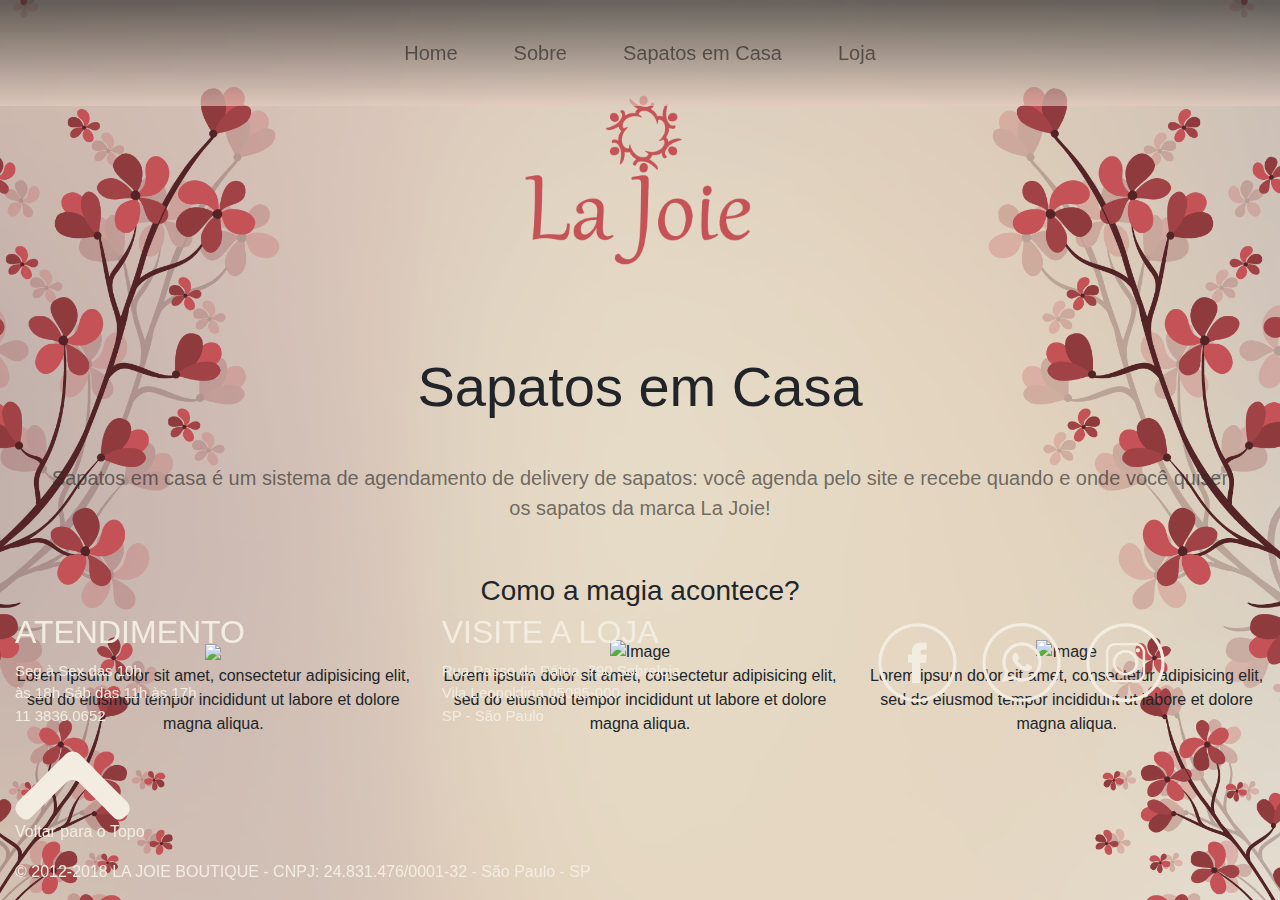
==== sapatosemcasa.html @ 54c11742 "Alteração da pagina sobre com alteração no style" ====
<!DOCTYPE html>
<html>
<head>
        <meta charset="utf-8" />
        <meta http-equiv="X-UA-Compatible" content="IE=edge">
        <title>La Joie Boutique</title>
        <link rel="shortcut icon" href="imgs/icon1.png">
        <meta name="viewport" content="width=device-width, initial-scale=1">
        <link href="https://fonts.googleapis.com/css?family=Roboto:300,400,400i,700" rel="stylesheet">
        <link rel="stylesheet" href="https://maxcdn.bootstrapcdn.com/bootstrap/4.1.0/css/bootstrap.min.css">
        <link rel="stylesheet" href="css/style.css" />
        <script src="https://ajax.googleapis.com/ajax/libs/jquery/3.3.1/jquery.min.js"></script>
        
</head>

<body>

<nav class="navbar navbar-expand-lg navbar-light bg-transparent fixed-top">
        <div class="container">
                
            <button style="margin: 0 auto;" class="navbar-toggler" type="button" data-toggle="collapse" data-target="#navr" aria-label="Toggle navigation">
            <span class="navbar-toggler-icon"></span>
            </button>
    
            <div class="collapse navbar-collapse" id="navr">
                <ul class="navbar-nav mx-auto">
                    <li class="nav-item"><a class="nav-link" href="index.html">Home   </a></li>
                    <li class="nav-item"><a class="nav-link" href="sobre.html">Sobre  </a></li>
                    <li class="nav-item"><a class="nav-link" href="sapatosemcasa.html">Sapatos em Casa  </a></li>
                    <li class="nav-item"><a class="nav-link" href="https://www.lajoieboutique.com.br/">Loja </a></li>
                </ul>
            </div>
        </div>
</nav>
                    
 <header class="brand-logo"><img class="logo" src="imgs/logo1.png" alt=""></header> 


 <section>

    <div class="container-fluid bg-1 text-center" style="background-image:url(img/shoes.jpg)">
        <h3 class="display-4">Sapatos em Casa</h3>
        
        <!-- <img src="#.jpg" class="img-responsive img-circle margin" style="display:inline" alt="Sapatos em Casa" width="350" height="350"> -->
        <p class="lead" id="shoes">Sapatos em casa é um sistema de agendamento de delivery de sapatos: você agenda pelo site e recebe quando e onde
            você quiser os sapatos da marca La Joie!</p>
    </div>



    <div class="container-fluid bg-2 text-center">
        <h3 class="margin">Como a magia acontece?</h3>
        <br>
        <div class="row">
            <div class="col-sm-4">

                <img src="img/merece.png" class="img-responsive margin" style="width:50%">
                <p>Lorem ipsum dolor sit amet, consectetur adipisicing elit, sed do eiusmod tempor incididunt ut labore et dolore
                    magna aliqua.</p>
            </div>
            <div class="col-sm-4">

                <img src="img/merece.png" class="img-responsive margin" style="width:50%" alt="Image">
                <p>Lorem ipsum dolor sit amet, consectetur adipisicing elit, sed do eiusmod tempor incididunt ut labore et dolore
                    magna aliqua.</p>
            </div>
            <div class="col-sm-4">

                <img src="img/merece.png" class="img-responsive margin" style="width:50%" alt="Image">
                <p>Lorem ipsum dolor sit amet, consectetur adipisicing elit, sed do eiusmod tempor incididunt ut labore et dolore
                    magna aliqua.</p>
            </div>
        </div>
    </div>

 </section>

    



<footer class="container-fluid col-12 fixed-bottom">


    <div class="row">
    <div class="col-md-4 col-12 my-2 text-align-center">
                <h2>ATENDIMENTO</h2>
                <p class="pfooter">  Seg à Sex das 10h <br>
                    às 18h Sáb das 11h às 17h <br>
                    11 3836.0652
                </p>
            </div>


            <div class="col-md-4 col-12 my-2 text-align-center">
                <h2>VISITE A LOJA</h2>
                <p class="pfooter"> Rua Passo da Pátria, 790 Sobreloja <br>
                    Vila Leopoldina 05085-000 <br>
                    SP - São Paulo
                </p>
            </div>



            <div class="col-md-4 col-12 my-2 text-align-center">
                <a href="https://www.facebook.com/lajoieboutique">
                    <img class="social-icon" src="imgs/face.png">
                </a>

                <a href="https://api.whatsapp.com/send?phone=5511998805646&text=A%20La%20Joie%20agradece%20o%20seu%20contato!">
                    <img class="social-icon" src="imgs/whatts.png">
                </a>

                <a href="https://www.instagram.com/lajoieboutique/">
                    <img class="social-icon" src="imgs/insta.png">
                </a>
            </div>

        </div>

    

    
    <div class="scroll outline">
        <img src="imgs/seta1.png">
        <p class="scroll">Voltar para o Topo</p>
    </div>

    <div class="container-fluid col-12">
        <div class="row mb-0 mt-0">
            <div class="footer2">
                <p class="creditos">© 2012-2018 LA JOIE BOUTIQUE - CNPJ: 24.831.476/0001-32 - São Paulo - SP</p>
            </div>
        </div>
    </div>

</footer>



<script src="js/script.js"></script>
    
    
</body>
</html>
---- css/style.css ----
*{
    font-family: 'Dosis', sans-serif;
}

html,
body {
    width: 100%;
    height: 100%;
    
}



body { 
    /* The image used */
    background-image: url("../imgs/background.png");

    /* Set a specific height */
    height: 500px; 

    /* Create the parallax scrolling effect */
    background-attachment: fixed;
    background-position: center;
    background-repeat: no-repeat;
    background-size: cover;
}

.navbar-nav li a:hover {
    color:#dc5258 !important;
}

.navbar-nav li a:hover {
    color:#dc5258 !important;
}

.navbar{
    padding: 30px;
    border-width: 0px;
    -webkit-box-shadow: 0px 0px;
    box-shadow: 0px 0px;
    background-color: rgba(0,0,0,0.0);
    background-image: -webkit-gradient(linear, 50.00% 0.00%, 50.00% 100.00%, color-stop( 0% , rgba(0,0,0,0.00)),color-stop( 100% , rgba(0,0,0,0.00)));
    background-image: -webkit-linear-gradient(270deg,rgba(0,0,0,0.00) 0%,rgba(0,0,0,0.00) 100%);
    background-image: linear-gradient(180deg,rgba(0,0,0,0.00) 0%,rgba(0,0,0,0.00) 100%);
    background: rgba(42,42,40,0.65);
    background: -moz-linear-gradient(top, rgba(42,42,40,0.65) 0%, rgba(42,42,40,0.65) 2%, rgba(226,203,191,0.63) 99%, rgba(228,205,193,0.63) 100%);
    background: -webkit-gradient(left top, left bottom, color-stop(0%, rgba(42,42,40,0.65)), color-stop(2%, rgba(42,42,40,0.65)), color-stop(99%, rgba(226,203,191,0.63)), color-stop(100%, rgba(228,205,193,0.63)));
    background: -webkit-linear-gradient(top, rgba(42,42,40,0.65) 0%, rgba(42,42,40,0.65) 2%, rgba(226,203,191,0.63) 99%, rgba(228,205,193,0.63) 100%);
    background: -o-linear-gradient(top, rgba(42,42,40,0.65) 0%, rgba(42,42,40,0.65) 2%, rgba(226,203,191,0.63) 99%, rgba(228,205,193,0.63) 100%);
    background: -ms-linear-gradient(top, rgba(42,42,40,0.65) 0%, rgba(42,42,40,0.65) 2%, rgba(226,203,191,0.63) 99%, rgba(228,205,193,0.63) 100%);
    background: linear-gradient(to bottom, rgba(42,42,40,0.65) 0%, rgba(42,42,40,0.65) 2%, rgba(226,203,191,0.63) 99%, rgba(228,205,193,0.63) 100%);
    filter: progid:DXImageTransform.Microsoft.gradient( startColorstr='#2a2a28', endColorstr='#e4cdc1', GradientType=0 );

}

li{
    font-family: 'Dosis';
    font-size: 20px;
    font-weight: 600;
    box-sizing: border-box;
    margin: 0 20px;
    color: rgba(4, 4, 4, 1);
}
li{
    font-family: 'Dosis';
    font-size: 20px;
    font-weight: 500;
    box-sizing: border-box;
    margin: 0 20px;
}

header {
    text-align: center;
}

.logo{
    width: 20%;
    margin: 80px 0 70px 0;
}
/* Começo da estilização do SOBRE */
.sobre {
    margin-top: 100px;
}

.sobremarca {
    display: flex;
    margin: 0 auto;
    max-width: 600px;
}

.responsivo  img {
    margin-top: 15px;
}

.marca {
    margin-left: 30px;
}

.history {
    display: flex;
    max-width: 600px;
    margin: 0 auto;
}

.history img {
    height: 474px;
}

.sobrehistory {
    display: flex;
    flex-direction: column;
    justify-content: center;
    width: 485px;
    margin-left: 15px;
}

@media (max-width: 768px){

}

@media (max-width: 320px){
    .responsivo {
        text-align: center;
    }
    
    
    .sobremarca{
    display: block;
    }

    .marca {
        text-align: center;
    }

    .history{
        flex-direction: column;
    }

    .history img {
        width: 50%;
        height: 50%;
        margin: 0 auto;
    }

    .sobrehistory{
    display: block;
    width: auto;
    text-align: center;
    }
}
 /* FINAL ESTILIZAÇÂO DO SOBRE */

.lead {
    font-size: 1.25rem;
    font-weight: 400;
    padding: 35px;
    color: rgba(42, 42, 40, 0.652);
}


 footer {
    color:rgba(243, 236, 224, 1);
}

footer h3 {
    margin-bottom: 30px;
    font-family: "Dosis";
    font-size: 30px;
    font-weight: 800;

}

.pfooter{
    font-size: 15px;
    font-weight: 100;

}

footer .footer-above {
    padding-top: 50px;
    background-color: rgba(42, 42, 40, 1);
}

footer .footer-col {
    margin-bottom: 50px;
}

footer .social-icon {
    width: 25%;
    padding: 10px;
}

footer .footer-below {
    font-family: "Dosis";
    font-size: 15px;
    font-weight: 100;
    padding: 15px 0px;
    background-color: rgba(220, 82, 88, 1);
}
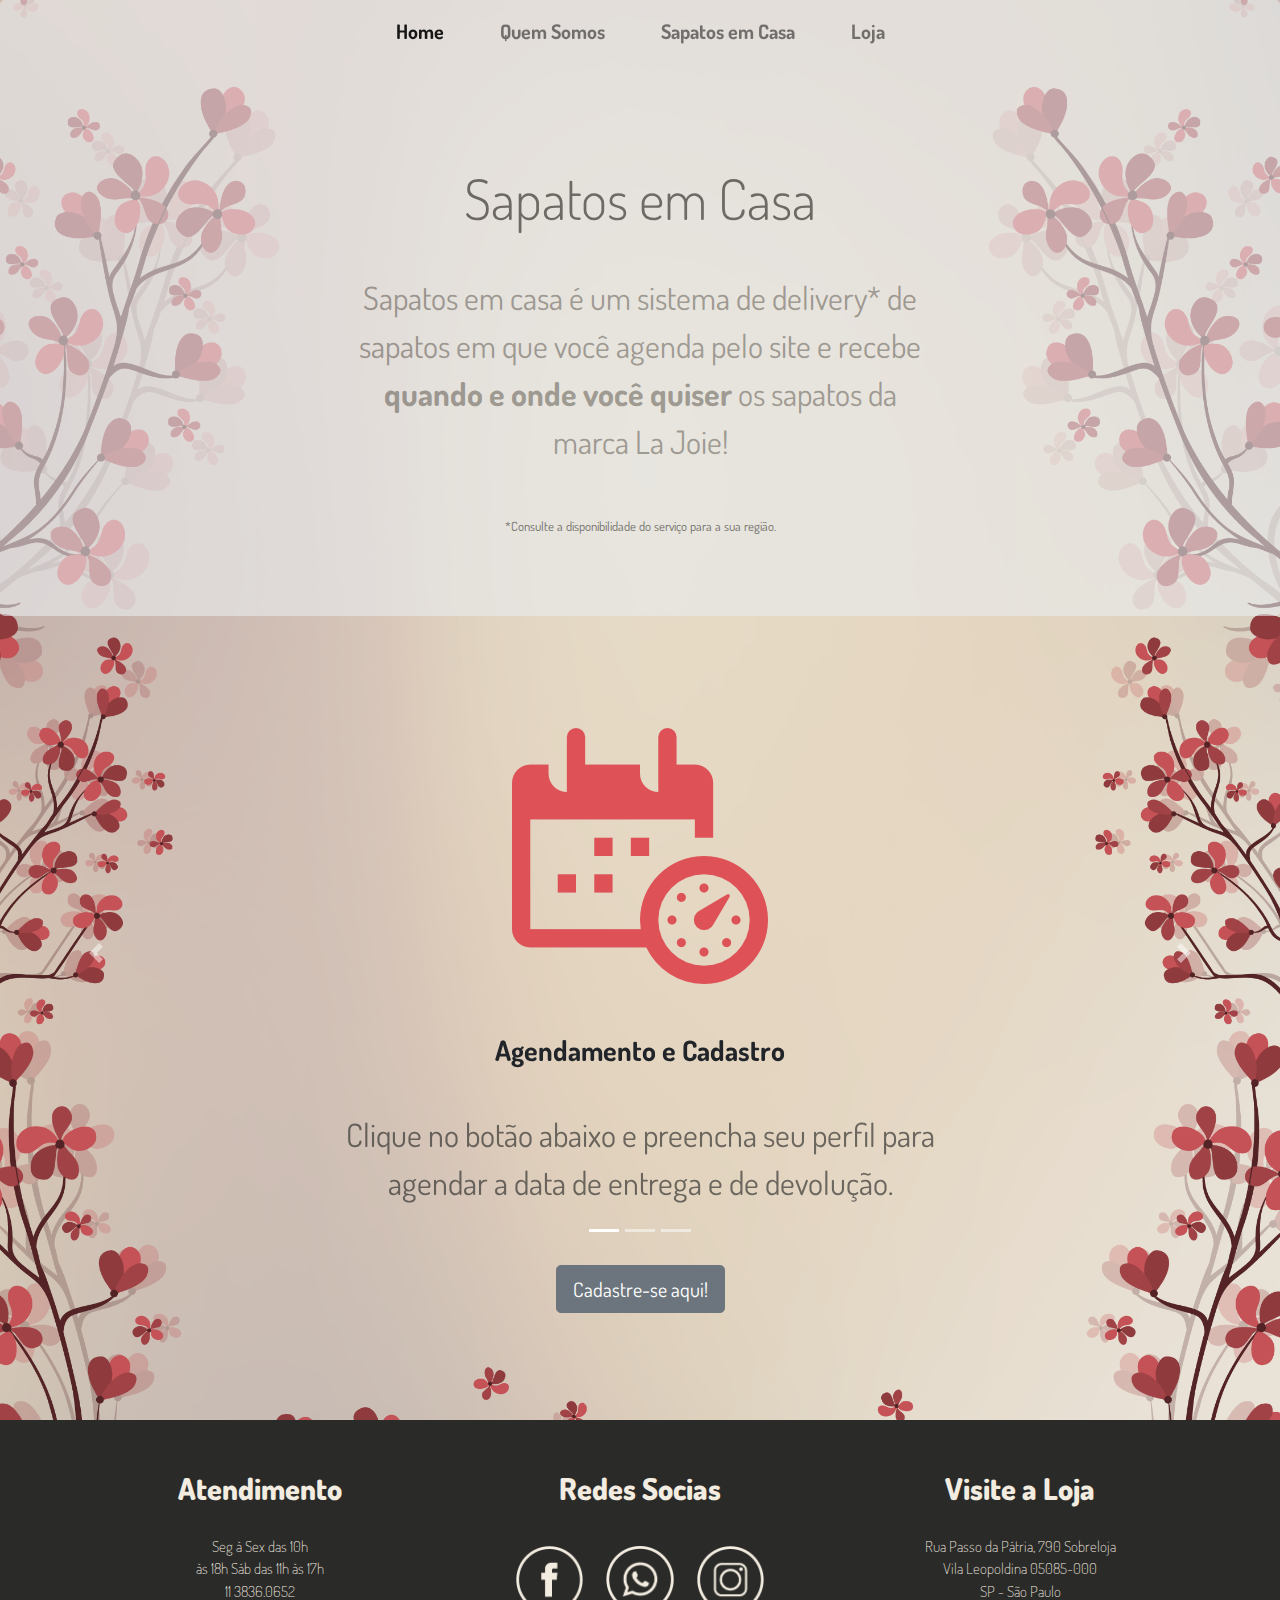
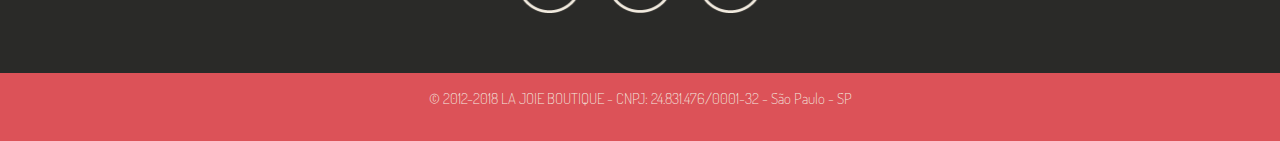
==== commit 61512748: "Primeiro commit do sapatos em casa e imagens relacionadas" ====
--- a/sapatosemcasa.html
+++ b/sapatosemcasa.html
@@ -1,145 +1,162 @@
 <!DOCTYPE html>
 <html>
+
 <head>
-        <meta charset="utf-8" />
-        <meta http-equiv="X-UA-Compatible" content="IE=edge">
-        <title>La Joie Boutique</title>
-        <link rel="shortcut icon" href="imgs/icon1.png">
-        <meta name="viewport" content="width=device-width, initial-scale=1">
-        <link href="https://fonts.googleapis.com/css?family=Roboto:300,400,400i,700" rel="stylesheet">
-        <link rel="stylesheet" href="https://maxcdn.bootstrapcdn.com/bootstrap/4.1.0/css/bootstrap.min.css">
-        <link rel="stylesheet" href="css/style.css" />
-        <script src="https://ajax.googleapis.com/ajax/libs/jquery/3.3.1/jquery.min.js"></script>
-        
+    <meta charset="utf-8" />
+    <meta http-equiv="X-UA-Compatible" content="IE=edge">
+    <title>La Joie Boutique</title>
+    <link rel="shortcut icon" href="imgs/icon1.png">
+    <meta name="viewport" content="width=device-width, initial-scale=1">
+    <link href="https://fonts.googleapis.com/css?family=Dosis:300,400,500,700,800" rel="stylesheet">
+    <link rel="stylesheet" href="https://maxcdn.bootstrapcdn.com/bootstrap/4.1.0/css/bootstrap.min.css">
+    <link rel="stylesheet" href="css/style.css" />
+    <script src="https://ajax.googleapis.com/ajax/libs/jquery/3.2.1/jquery.min.js"></script>
+    <script src="https://maxcdn.bootstrapcdn.com/bootstrap/4.1.0/js/bootstrap.min.js"></script>
 </head>
 
 <body>
 
-<nav class="navbar navbar-expand-lg navbar-light bg-transparent fixed-top">
+    <nav class="navbar navbar-expand-lg navbar-light bg-transparent fixed-top">
         <div class="container">
-                
+
             <button style="margin: 0 auto;" class="navbar-toggler" type="button" data-toggle="collapse" data-target="#navr" aria-label="Toggle navigation">
-            <span class="navbar-toggler-icon"></span>
+                <span class="navbar-toggler-icon"></span>
             </button>
-    
+
             <div class="collapse navbar-collapse" id="navr">
                 <ul class="navbar-nav mx-auto">
-                    <li class="nav-item"><a class="nav-link" href="index.html">Home   </a></li>
-                    <li class="nav-item"><a class="nav-link" href="sobre.html">Sobre  </a></li>
-                    <li class="nav-item"><a class="nav-link" href="sapatosemcasa.html">Sapatos em Casa  </a></li>
-                    <li class="nav-item"><a class="nav-link" href="https://www.lajoieboutique.com.br/">Loja </a></li>
+                    <li class="nav-item active">
+                        <a class="nav-link" href="index.html"><strong>Home </strong></a>
+                    </li>
+                    <li class="nav-item">
+                        <a class="nav-link" href="sobre.html"><strong>Quem Somos </strong></a>
+                    </li>
+                    <li class="nav-item">
+                        <a class="nav-link" href="SapatosemCasa.html"><strong>Sapatos em Casa </strong></a>
+                    </li>
+                    <li class="nav-item">
+                        <a class="nav-link" href="https://www.comprelajoie.com.br/"><strong>Loja </strong></a>
+                    </li>
                 </ul>
             </div>
         </div>
-</nav>
-                    
- <header class="brand-logo"><img class="logo" src="imgs/logo1.png" alt=""></header> 
+    </nav>
+
+    <section>
+
+        <div class="jumbotron" style="opacity:0.6">
+            
+            <h3 class="display-4">Sapatos em Casa</h3>
+            <p class="lead" id="shoes">Sapatos em casa é um sistema de delivery* de sapatos em que você agenda pelo site e recebe <strong>quando e onde você quiser</strong> os sapatos da <br> marca La Joie!</p>
+            <p class="small">*Consulte a disponibilidade do serviço para a sua região.</p>
+       
+    </div>
+
+        <div id="carouselExampleIndicators" class="carousel slide" data-ride="carousel" style="min-height:50vh">
+            <ol class="carousel-indicators">
+                <li data-target="#carouselExampleIndicators" data-slide-to="0" class="active"></li>
+                <li data-target="#carouselExampleIndicators" data-slide-to="1"></li>
+                <li data-target="#carouselExampleIndicators" data-slide-to="2"></li>
+            </ol>
+    
+            <div class="carousel-inner">
+    
+                <div class="carousel-item active" id="img" class="w-30 h-30">
+                    <img class="d-block w-30 h-100" src="imgs/calendar.png" style="margin:0 auto; margin-top:80px">
+                    <h3 class="display-5" style="text-align:center; margin-top:50px">Agendamento e Cadastro</h3>
+                    <p class="lead" style="text-align:center">Clique no botão abaixo e preencha seu perfil para agendar a data de entrega e de devolução.</p>
+    
+                </div>
+                <div class="carousel-item">
+                    <img class="d-block w-30 h-30 " id="img " src="imgs/delivery.png " style="margin:0 auto; margin-top:80px ">
+                    <h3 class="display-5 " style="text-align:center; margin-top:50px">Receba e Experimente</h3>
+                    <p class="lead" style="text-align:center">Receba e experimente seus sapatos <br>no melhor dia e lugar para você.</p>
+                </div>
+    
+                <div class="carousel-item">
+                    <img class="d-block w-30 h-30" id="img" src="imgs/pay.png" style="margin:0 auto; margin-top:80px">
+                    <h3 class="display-5" style="text-align:center; margin-top:50px">Pagamento e Devolução</h3>
+                    <p class="lead" style="text-align:center">Depois que você escolheu os seus pares favoritos, é só devolver os pares excedentes e realizar o pagamento!</p>
+                </div>
+            </div>
+    
+            <a class="carousel-control-prev" href="#carouselExampleIndicators" role="button" data-slide="prev">
+                <span class="carousel-control-prev-icon" aria-hidden="true"></span>
+                <span class="sr-only">Previous</span>
+            </a>
+    
+            <a class="carousel-control-next" href="#carouselExampleIndicators" role="button" data-slide="next">
+                <span class="carousel-control-next-icon" aria-hidden="true"></span>
+                <span class="sr-only">Next</span>
+            </a>
+        </div>
+    
+        <div class="btn">
+        <a href="https://jrs6.typeform.com/to/YsBOYS" target="blank" id="btnCad">
+            <button type="button" class="btn btn-secondary btn-lg center-block">Cadastre-se aqui!</button>
+        </a>
+    </div>
+
+    </section>
+
+    <footer class="text-center">
+        <div class="footer-above">
+            <div class="container">
+                <div class="row">
+                    <div class="footer-col col-md-4">
+                        <h3>Atendimento</h3>
+                        <p class="pfooter">  Seg à Sex das 10h <br>
+                            às 18h Sáb das 11h às 17h <br>
+                            11 3836.0652
+                        </p>
+                    </div>
+                    <div class="footer-col col-md-4">
+                        <h3>Redes Socias</h3>
+                        <div class="list-inline">
+                            <!-- some social networks -->
+                            <a href="https://www.facebook.com/lajoieboutique">
+                                <img class="social-icon" src="imgs/face.png">
+                            </a>
+            
+                            <a href="https://api.whatsapp.com/send?phone=5511998805646&text=A%20La%20Joie%20agradece%20o%20seu%20contato!">
+                                <img class="social-icon" src="imgs/whatts.png">
+                            </a>
+            
+                            <a href="https://www.instagram.com/lajoieboutique/">
+                                <img class="social-icon" src="imgs/insta.png">
+                            </a>
 
 
- <section>
-
-    <div class="container-fluid bg-1 text-center" style="background-image:url(img/shoes.jpg)">
-        <h3 class="display-4">Sapatos em Casa</h3>
-        
-        <!-- <img src="#.jpg" class="img-responsive img-circle margin" style="display:inline" alt="Sapatos em Casa" width="350" height="350"> -->
-        <p class="lead" id="shoes">Sapatos em casa é um sistema de agendamento de delivery de sapatos: você agenda pelo site e recebe quando e onde
-            você quiser os sapatos da marca La Joie!</p>
-    </div>
+                        </div>
+                    </div>
+                    <div class="footer-col col-md-4">
+                            <h3>Visite a Loja</h3>
+                            <p class="pfooter"> Rua Passo da Pátria, 790 Sobreloja <br>
+                                Vila Leopoldina 05085-000 <br>
+                                SP - São Paulo
+                            </p>
+                    </div>
+                </div>
+            </div>
+        </div>
+        <div class="footer-below">
+            <div class="container">
+                <div class="row">
+                    <div class="col-lg-12">
+                        <p class="creditos">© 2012-2018 LA JOIE BOUTIQUE - CNPJ: 24.831.476/0001-32 - São Paulo - SP</p>
+                    </div>
+                </div>
+            </div>
+        </div>
+    </footer>
 
 
 
-    <div class="container-fluid bg-2 text-center">
-        <h3 class="margin">Como a magia acontece?</h3>
-        <br>
-        <div class="row">
-            <div class="col-sm-4">
-
-                <img src="img/merece.png" class="img-responsive margin" style="width:50%">
-                <p>Lorem ipsum dolor sit amet, consectetur adipisicing elit, sed do eiusmod tempor incididunt ut labore et dolore
-                    magna aliqua.</p>
-            </div>
-            <div class="col-sm-4">
-
-                <img src="img/merece.png" class="img-responsive margin" style="width:50%" alt="Image">
-                <p>Lorem ipsum dolor sit amet, consectetur adipisicing elit, sed do eiusmod tempor incididunt ut labore et dolore
-                    magna aliqua.</p>
-            </div>
-            <div class="col-sm-4">
-
-                <img src="img/merece.png" class="img-responsive margin" style="width:50%" alt="Image">
-                <p>Lorem ipsum dolor sit amet, consectetur adipisicing elit, sed do eiusmod tempor incididunt ut labore et dolore
-                    magna aliqua.</p>
-            </div>
-        </div>
-    </div>
-
- </section>
-
-    
 
 
-
-<footer class="container-fluid col-12 fixed-bottom">
+    <script src="js/script.js"></script>
 
 
-    <div class="row">
-    <div class="col-md-4 col-12 my-2 text-align-center">
-                <h2>ATENDIMENTO</h2>
-                <p class="pfooter">  Seg à Sex das 10h <br>
-                    às 18h Sáb das 11h às 17h <br>
-                    11 3836.0652
-                </p>
-            </div>
+</body>
 
-
-            <div class="col-md-4 col-12 my-2 text-align-center">
-                <h2>VISITE A LOJA</h2>
-                <p class="pfooter"> Rua Passo da Pátria, 790 Sobreloja <br>
-                    Vila Leopoldina 05085-000 <br>
-                    SP - São Paulo
-                </p>
-            </div>
-
-
-
-            <div class="col-md-4 col-12 my-2 text-align-center">
-                <a href="https://www.facebook.com/lajoieboutique">
-                    <img class="social-icon" src="imgs/face.png">
-                </a>
-
-                <a href="https://api.whatsapp.com/send?phone=5511998805646&text=A%20La%20Joie%20agradece%20o%20seu%20contato!">
-                    <img class="social-icon" src="imgs/whatts.png">
-                </a>
-
-                <a href="https://www.instagram.com/lajoieboutique/">
-                    <img class="social-icon" src="imgs/insta.png">
-                </a>
-            </div>
-
-        </div>
-
-    
-
-    
-    <div class="scroll outline">
-        <img src="imgs/seta1.png">
-        <p class="scroll">Voltar para o Topo</p>
-    </div>
-
-    <div class="container-fluid col-12">
-        <div class="row mb-0 mt-0">
-            <div class="footer2">
-                <p class="creditos">© 2012-2018 LA JOIE BOUTIQUE - CNPJ: 24.831.476/0001-32 - São Paulo - SP</p>
-            </div>
-        </div>
-    </div>
-
-</footer>
-
-
-
-<script src="js/script.js"></script>
-    
-    
-</body>
 </html>--- a/css/style.css
+++ b/css/style.css
@@ -9,8 +9,6 @@
     height: 100%;
     
 }
-
-
 
 body { 
     /* The image used */
@@ -30,12 +28,7 @@
     color:#dc5258 !important;
 }
 
-.navbar-nav li a:hover {
-    color:#dc5258 !important;
-}
-
 .navbar{
-    padding: 30px;
     border-width: 0px;
     -webkit-box-shadow: 0px 0px;
     box-shadow: 0px 0px;
@@ -43,25 +36,8 @@
     background-image: -webkit-gradient(linear, 50.00% 0.00%, 50.00% 100.00%, color-stop( 0% , rgba(0,0,0,0.00)),color-stop( 100% , rgba(0,0,0,0.00)));
     background-image: -webkit-linear-gradient(270deg,rgba(0,0,0,0.00) 0%,rgba(0,0,0,0.00) 100%);
     background-image: linear-gradient(180deg,rgba(0,0,0,0.00) 0%,rgba(0,0,0,0.00) 100%);
-    background: rgba(42,42,40,0.65);
-    background: -moz-linear-gradient(top, rgba(42,42,40,0.65) 0%, rgba(42,42,40,0.65) 2%, rgba(226,203,191,0.63) 99%, rgba(228,205,193,0.63) 100%);
-    background: -webkit-gradient(left top, left bottom, color-stop(0%, rgba(42,42,40,0.65)), color-stop(2%, rgba(42,42,40,0.65)), color-stop(99%, rgba(226,203,191,0.63)), color-stop(100%, rgba(228,205,193,0.63)));
-    background: -webkit-linear-gradient(top, rgba(42,42,40,0.65) 0%, rgba(42,42,40,0.65) 2%, rgba(226,203,191,0.63) 99%, rgba(228,205,193,0.63) 100%);
-    background: -o-linear-gradient(top, rgba(42,42,40,0.65) 0%, rgba(42,42,40,0.65) 2%, rgba(226,203,191,0.63) 99%, rgba(228,205,193,0.63) 100%);
-    background: -ms-linear-gradient(top, rgba(42,42,40,0.65) 0%, rgba(42,42,40,0.65) 2%, rgba(226,203,191,0.63) 99%, rgba(228,205,193,0.63) 100%);
-    background: linear-gradient(to bottom, rgba(42,42,40,0.65) 0%, rgba(42,42,40,0.65) 2%, rgba(226,203,191,0.63) 99%, rgba(228,205,193,0.63) 100%);
-    filter: progid:DXImageTransform.Microsoft.gradient( startColorstr='#2a2a28', endColorstr='#e4cdc1', GradientType=0 );
-
 }
 
-li{
-    font-family: 'Dosis';
-    font-size: 20px;
-    font-weight: 600;
-    box-sizing: border-box;
-    margin: 0 20px;
-    color: rgba(4, 4, 4, 1);
-}
 li{
     font-family: 'Dosis';
     font-size: 20px;
@@ -78,78 +54,24 @@
     width: 20%;
     margin: 80px 0 70px 0;
 }
-/* Começo da estilização do SOBRE */
-.sobre {
-    margin-top: 100px;
+
+.conteudo{
+    display: flex;
+    flex-direction: column;
+    align-items: center;
+    width: 500px;
+    margin: 0 auto;
+    text-align: center;
+    justify-content: center;
 }
 
-.sobremarca {
-    display: flex;
-    margin: 0 auto;
-    max-width: 600px;
+.conteudo h1{
+
+    font-family: 'Dosis';
+    font-size: 40px;
+    font-weight: 600;
+    color: rgba(42, 42, 40, 1);
 }
-
-.responsivo  img {
-    margin-top: 15px;
-}
-
-.marca {
-    margin-left: 30px;
-}
-
-.history {
-    display: flex;
-    max-width: 600px;
-    margin: 0 auto;
-}
-
-.history img {
-    height: 474px;
-}
-
-.sobrehistory {
-    display: flex;
-    flex-direction: column;
-    justify-content: center;
-    width: 485px;
-    margin-left: 15px;
-}
-
-@media (max-width: 768px){
-
-}
-
-@media (max-width: 320px){
-    .responsivo {
-        text-align: center;
-    }
-    
-    
-    .sobremarca{
-    display: block;
-    }
-
-    .marca {
-        text-align: center;
-    }
-
-    .history{
-        flex-direction: column;
-    }
-
-    .history img {
-        width: 50%;
-        height: 50%;
-        margin: 0 auto;
-    }
-
-    .sobrehistory{
-    display: block;
-    width: auto;
-    text-align: center;
-    }
-}
- /* FINAL ESTILIZAÇÂO DO SOBRE */
 
 .lead {
     font-size: 1.25rem;
@@ -198,3 +120,76 @@
     padding: 15px 0px;
     background-color: rgba(220, 82, 88, 1);
 }
+
+/*Início da estilização do Sapatos em Casa*/
+
+.display-4{
+    margin-top:100px;
+    margin-right: 200px;
+    margin-left: 200px;
+    text-align: center;
+ }
+
+.small, .display-4, .display-5 {
+    margin-right:150px;
+    margin-left:150px;
+    text-align: center;
+} 
+
+h3 {
+    font-weight: bold;
+}
+
+.lead {
+    margin-right: 280px;
+    margin-left: 280px;
+    text-align:center;
+    font-size: 32px;
+}
+
+section {
+    padding-bottom: 100px;
+}
+
+.btn {
+    display: block;
+    max-width: 300px;
+    margin: 0 auto;
+}
+
+
+ @media(max-width:320px){
+    .lead {
+        font-size: 24px;
+        margin:0 auto;
+}
+
+.display-4, .display-5 {
+    margin-top: 50px;
+    font-size: 28px;
+    font-weight: bold;
+    margin: 0 auto;
+}
+
+.small {
+    font-size: 12px;
+    margin: 0 auto;
+}
+    
+    img {
+        width:40%;
+        margin-top: 10px;
+    }
+    .carousel-item {
+        width: 80%;
+        margin: 0 auto;
+        margin-top: 0;
+    }
+
+    #carouselExampleIndicators {
+        width: 80%;
+        margin: 0 auto;
+        margin-top: 0;
+    }
+ }
+     